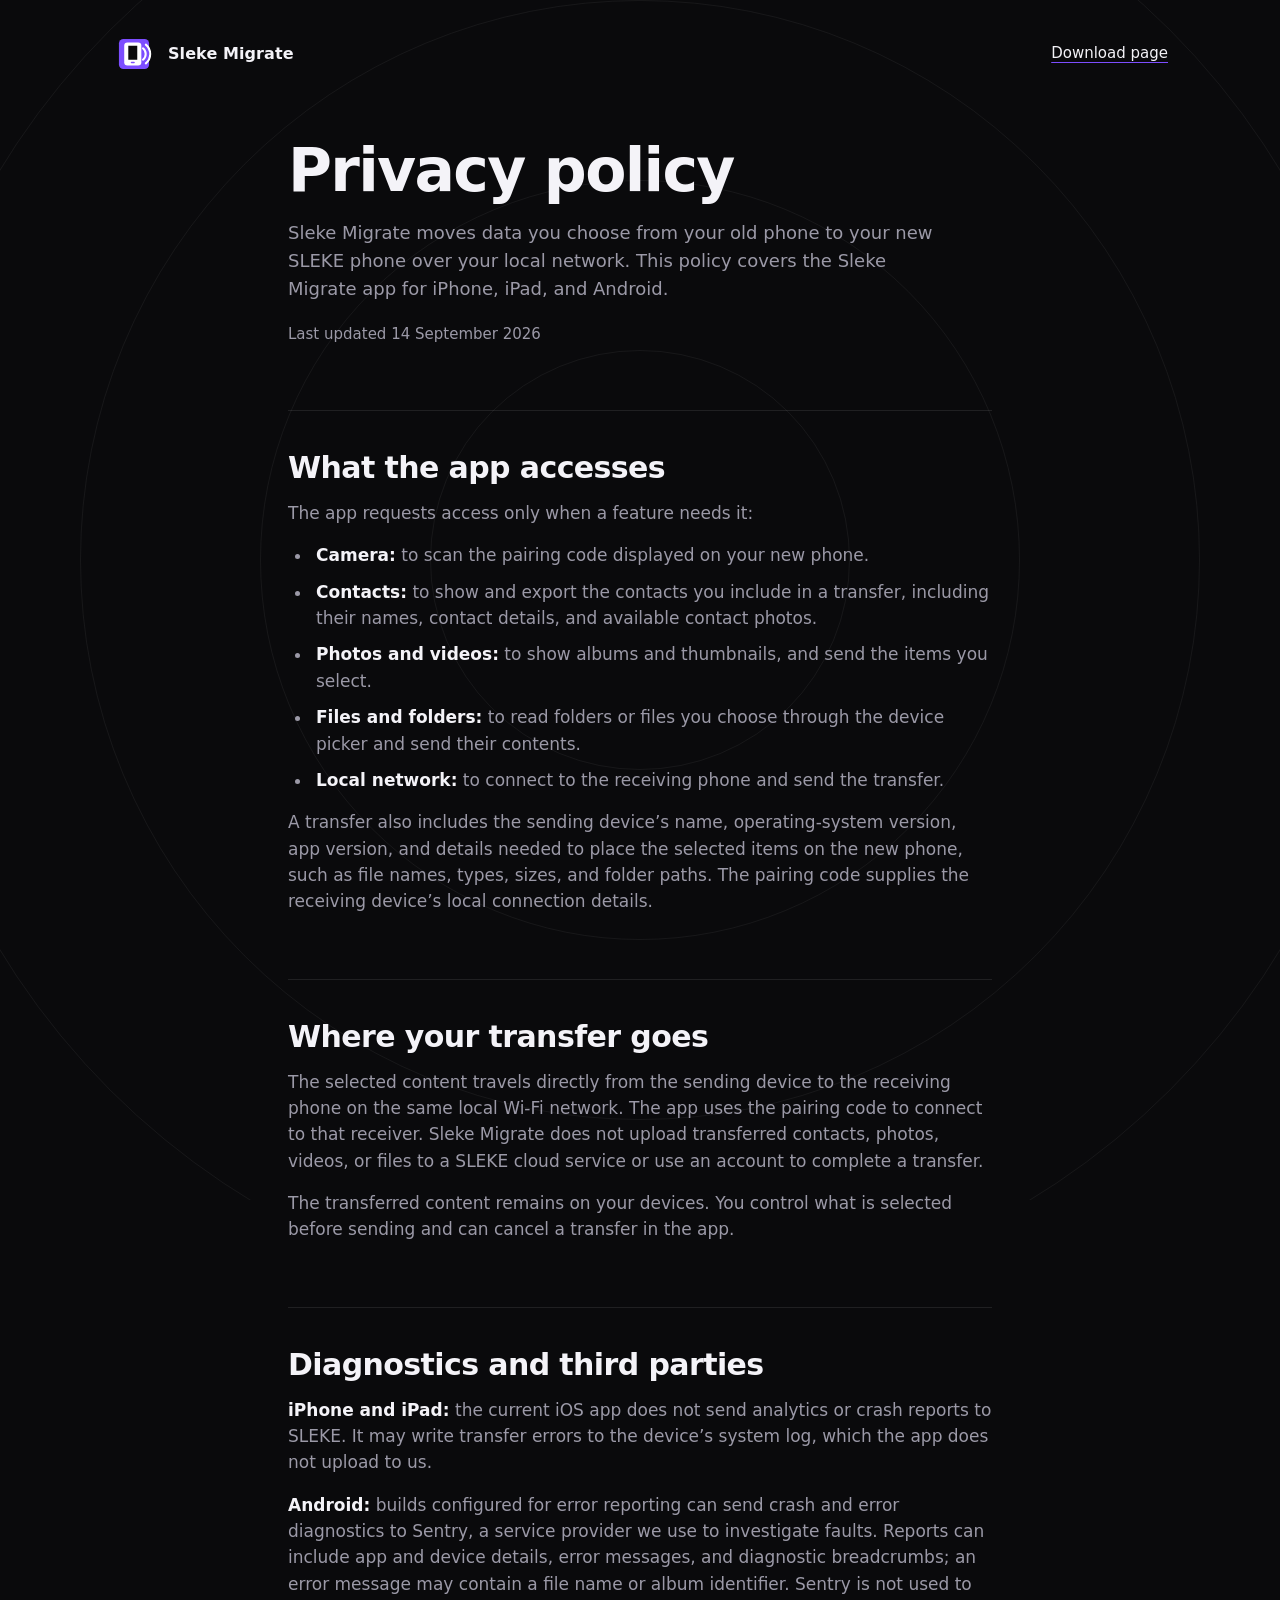
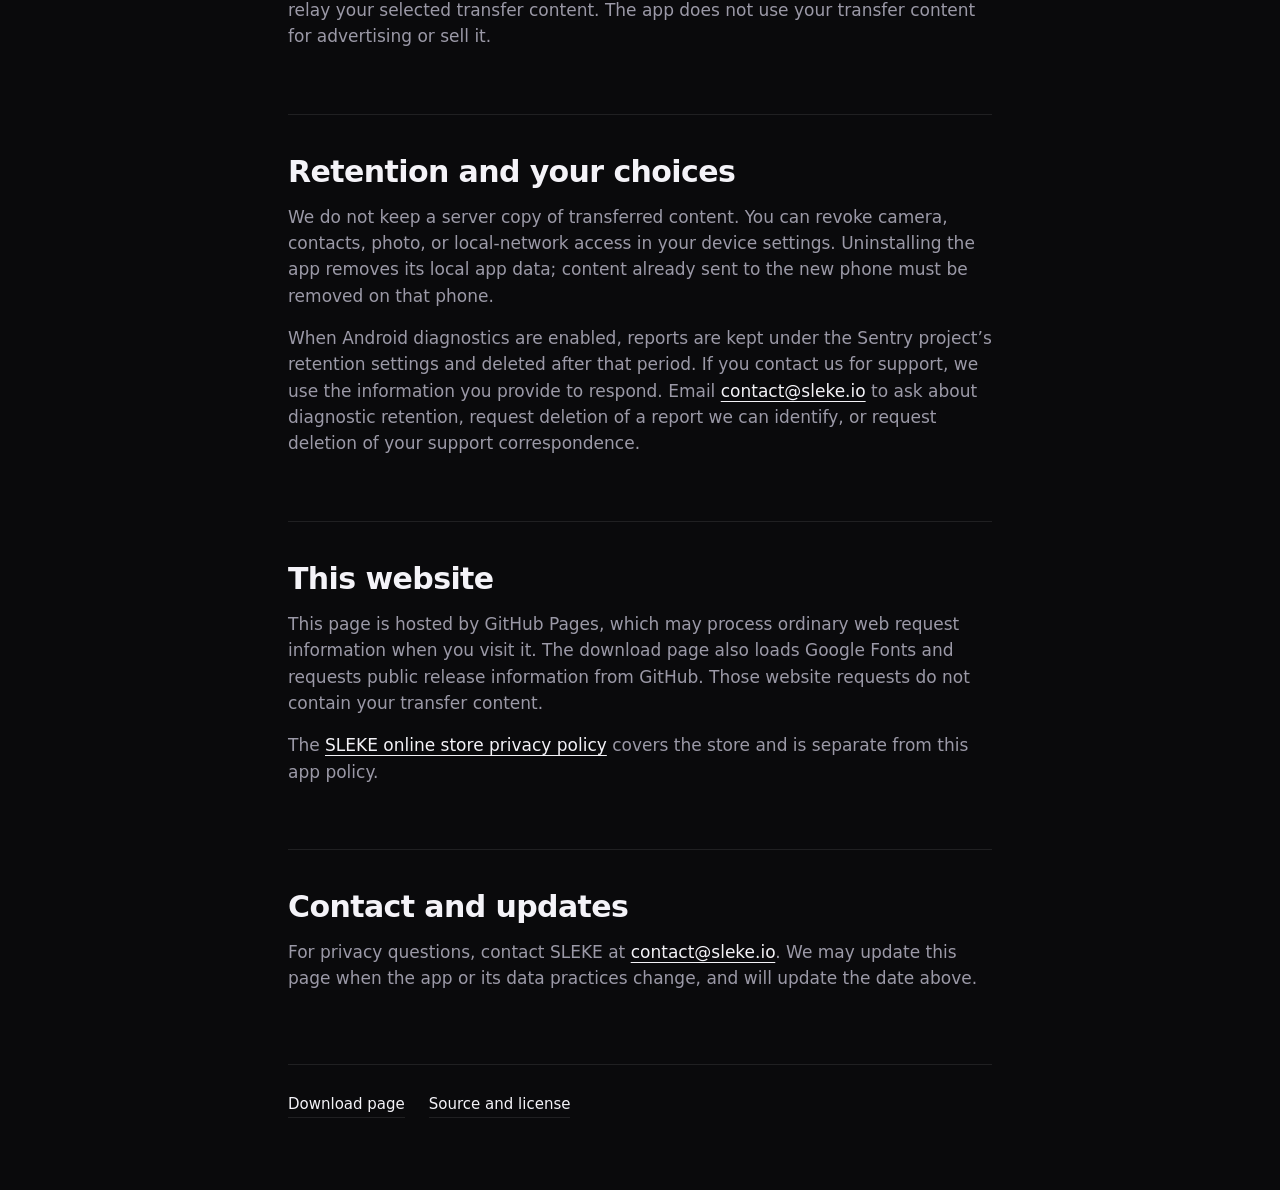
==== docs/privacy.html @ 37cc62c0 "Add Migrate privacy policy and clarify download site" ====
<!DOCTYPE html>
<html lang="en">
<head>
  <meta charset="UTF-8" />
  <meta name="viewport" content="width=device-width, initial-scale=1.0" />
  <title>Privacy policy — Sleke Migrate</title>
  <meta name="description" content="How Sleke Migrate handles contacts, photos, files, local transfers, and optional Android diagnostics." />
  <meta name="theme-color" content="#0a0a0c" />
  <link rel="icon" type="image/svg+xml" href="assets/icon.svg" />
  <link rel="stylesheet" href="assets/styles.css" />
</head>
<body>
  <div class="rings" aria-hidden="true">
    <span></span><span></span><span></span><span></span>
  </div>

  <div class="site-frame">
    <nav class="site-nav" aria-label="Site">
      <a class="brand" href="./">
        <img src="assets/icon.svg" alt="" width="44" height="44" />
        <span>Sleke Migrate</span>
      </a>
      <a class="nav-link" href="./">Download page</a>
    </nav>

    <main class="page legal" id="main-content">
      <h1>Privacy policy</h1>
      <p class="lede">Sleke Migrate moves data you choose from your old phone to your new SLEKE phone over your local network. This policy covers the Sleke Migrate app for iPhone, iPad, and Android.</p>
      <p class="updated">Last updated <time datetime="2026-09-14">14 September 2026</time></p>

      <section class="section" aria-labelledby="access">
        <h2 id="access">What the app accesses</h2>
        <p>The app requests access only when a feature needs it:</p>
        <ul>
          <li><strong>Camera:</strong> to scan the pairing code displayed on your new phone.</li>
          <li><strong>Contacts:</strong> to show and export the contacts you include in a transfer, including their names, contact details, and available contact photos.</li>
          <li><strong>Photos and videos:</strong> to show albums and thumbnails, and send the items you select.</li>
          <li><strong>Files and folders:</strong> to read folders or files you choose through the device picker and send their contents.</li>
          <li><strong>Local network:</strong> to connect to the receiving phone and send the transfer.</li>
        </ul>
        <p>A transfer also includes the sending device’s name, operating-system version, app version, and details needed to place the selected items on the new phone, such as file names, types, sizes, and folder paths. The pairing code supplies the receiving device’s local connection details.</p>
      </section>

      <section class="section" aria-labelledby="transfer">
        <h2 id="transfer">Where your transfer goes</h2>
        <p>The selected content travels directly from the sending device to the receiving phone on the same local Wi-Fi network. The app uses the pairing code to connect to that receiver. Sleke Migrate does not upload transferred contacts, photos, videos, or files to a SLEKE cloud service or use an account to complete a transfer.</p>
        <p>The transferred content remains on your devices. You control what is selected before sending and can cancel a transfer in the app.</p>
      </section>

      <section class="section" aria-labelledby="diagnostics">
        <h2 id="diagnostics">Diagnostics and third parties</h2>
        <p><strong>iPhone and iPad:</strong> the current iOS app does not send analytics or crash reports to SLEKE. It may write transfer errors to the device’s system log, which the app does not upload to us.</p>
        <p><strong>Android:</strong> builds configured for error reporting can send crash and error diagnostics to Sentry, a service provider we use to investigate faults. Reports can include app and device details, error messages, and diagnostic breadcrumbs; an error message may contain a file name or album identifier. Sentry is not used to relay your selected transfer content. The app does not use your transfer content for advertising or sell it.</p>
      </section>

      <section class="section" aria-labelledby="choices">
        <h2 id="choices">Retention and your choices</h2>
        <p>We do not keep a server copy of transferred content. You can revoke camera, contacts, photo, or local-network access in your device settings. Uninstalling the app removes its local app data; content already sent to the new phone must be removed on that phone.</p>
        <p>When Android diagnostics are enabled, reports are kept under the Sentry project’s retention settings and deleted after that period. If you contact us for support, we use the information you provide to respond. Email <a href="mailto:contact@sleke.io">contact@sleke.io</a> to ask about diagnostic retention, request deletion of a report we can identify, or request deletion of your support correspondence.</p>
      </section>

      <section class="section" aria-labelledby="website">
        <h2 id="website">This website</h2>
        <p>This page is hosted by GitHub Pages, which may process ordinary web request information when you visit it. The download page also loads Google Fonts and requests public release information from GitHub. Those website requests do not contain your transfer content.</p>
        <p>The <a href="https://sleke.io/policies/privacy-policy">SLEKE online store privacy policy</a> covers the store and is separate from this app policy.</p>
      </section>

      <section class="section" aria-labelledby="contact">
        <h2 id="contact">Contact and updates</h2>
        <p>For privacy questions, contact SLEKE at <a href="mailto:contact@sleke.io">contact@sleke.io</a>. We may update this page when the app or its data practices change, and will update the date above.</p>
      </section>

      <footer>
        <p><a href="./">Download page</a> <a href="https://github.com/snvd-io/sleke-migrate">Source and license</a></p>
      </footer>
    </main>
  </div>
</body>
</html>
---- docs/assets/styles.css ----
:root {
  --bg: #0a0a0c;
  --ink: #f4f3f8;
  --muted: #9b99a7;
  --line: rgba(255, 255, 255, 0.09);
  --ring: rgba(255, 255, 255, 0.055);
  --accent: #7c4dff;
  --accent-deep: #5a30e0;
  --display: "Bricolage Grotesque", "Instrument Sans", system-ui, sans-serif;
  --text: "Instrument Sans", system-ui, -apple-system, "Segoe UI", Roboto, sans-serif;
  --measure: 34rem;
  --gutter: clamp(20px, 6vw, 48px);
}

* { box-sizing: border-box; margin: 0; padding: 0; }

html {
  -webkit-text-size-adjust: 100%;
  background: var(--bg);
  overflow-x: clip;
  scroll-behavior: smooth;
}

body {
  background: var(--bg);
  color: var(--ink);
  font-family: var(--text);
  font-size: 1.0625rem;
  line-height: 1.55;
  -webkit-font-smoothing: antialiased;
  text-rendering: optimizeLegibility;
  overflow-x: clip;
}

::selection { background: var(--accent); color: #fff; }

.rings {
  position: absolute;
  inset: 0 0 auto 0;
  height: 1200px;
  overflow: hidden;
  pointer-events: none;
  z-index: 0;
}
.rings span {
  position: absolute;
  left: 50%;
  top: 560px;
  width: var(--d);
  height: var(--d);
  transform: translate(-50%, -50%);
  border-radius: 50%;
  border: 1px solid var(--ring);
}
.rings span:nth-child(1) { --d: 420px; }
.rings span:nth-child(2) { --d: 760px; }
.rings span:nth-child(3) { --d: 1120px; }
.rings span:nth-child(4) { --d: 1500px; }

.site-frame {
  position: relative;
  z-index: 1;
  max-width: 72rem;
  margin: 0 auto;
  padding: 32px var(--gutter) 72px;
}

.site-nav {
  display: flex;
  align-items: center;
  justify-content: space-between;
  gap: 24px;
}

.page { margin-top: 64px; }

.hero {
  display: grid;
  grid-template-columns: minmax(0, 1.1fr) minmax(250px, 0.9fr);
  align-items: center;
  gap: clamp(32px, 7vw, 96px);
}

.hero-copy { min-width: 0; }

.brand {
  display: inline-flex;
  align-items: center;
  gap: 12px;
  font-weight: 600;
  font-size: 1rem;
  letter-spacing: 0.005em;
  color: var(--ink);
  text-decoration: none;
}
.brand img { border-radius: 12px; }
.brand:focus-visible, .nav-link:focus-visible, .text-link:focus-visible {
  outline: 2px solid var(--accent);
  outline-offset: 4px;
}

.nav-link, .text-link {
  color: var(--ink);
  text-decoration-color: var(--accent);
  text-underline-offset: 4px;
}
.nav-link {
  display: inline-flex;
  align-items: center;
  min-height: 44px;
  white-space: nowrap;
  font-size: 0.9375rem;
}
.nav-link:hover, .text-link:hover { color: #cbb7ff; }

h1 {
  font-family: var(--display);
  font-weight: 600;
  font-size: clamp(2.25rem, 9vw, 3.75rem);
  line-height: 1.02;
  letter-spacing: -0.028em;
  max-width: 12ch;
  text-wrap: balance;
}

.lede {
  color: var(--muted);
  max-width: 35rem;
  margin-top: 18px;
  font-size: 1.125rem;
  text-wrap: pretty;
}

.hero-note {
  max-width: 34rem;
  margin-top: 24px;
  padding-top: 20px;
  border-top: 1px solid var(--line);
  color: var(--ink);
  font-size: 1rem;
  text-wrap: pretty;
}

.download {
  display: inline-flex;
  align-items: center;
  gap: 12px;
  margin-top: 34px;
  padding: 17px 30px;
  border-radius: 999px;
  background: linear-gradient(180deg, #7c4dff 0%, #7040ec 55%, #5529d6 100%);
  color: #fff;
  font-weight: 600;
  font-size: 1.125rem;
  text-decoration: none;
  box-shadow: 0 14px 32px -12px rgba(0, 0, 0, 0.72), inset 0 1px 0 rgba(255, 255, 255, 0.22);
  transition: transform 140ms cubic-bezier(0.23, 1, 0.32, 1), box-shadow 140ms ease;
}
.download svg { width: 22px; height: 22px; }
.download:active { transform: scale(0.98); }
.download:focus-visible {
  outline: 3px solid #fff;
  outline-offset: 4px;
}
@media (hover: hover) and (pointer: fine) {
  .download:hover {
    transform: translateY(-1px);
    box-shadow: 0 18px 38px -12px rgba(0, 0, 0, 0.8), inset 0 1px 0 rgba(255, 255, 255, 0.22);
  }
}

.release {
  margin-top: 16px;
  color: var(--muted);
  font-size: 0.9375rem;
  min-height: 1.5em;
}

.phone {
  width: min(340px, 100%);
  margin: 0 auto;
  padding: 10px;
  border-radius: 40px;
  background: #16161b;
  box-shadow: 0 0 0 1px rgba(255, 255, 255, 0.08), 0 40px 90px -30px rgba(0, 0, 0, 0.9);
}
.phone img {
  display: block;
  width: 100%;
  height: auto;
  border-radius: 31px;
}
.phone--small {
  width: min(220px, 56vw);
  margin: 0 auto;
  padding: 8px;
  border-radius: 32px;
}
.phone--small img { border-radius: 25px; }

.section {
  margin-top: 64px;
  padding-top: 40px;
  border-top: 1px solid var(--line);
  max-width: 44rem;
  margin-left: auto;
  margin-right: auto;
}

.section--split { max-width: 50rem; }

h2 {
  font-family: var(--display);
  font-weight: 600;
  font-size: clamp(1.5rem, 5vw, 1.875rem);
  letter-spacing: -0.02em;
  line-height: 1.1;
}

h3 {
  font-family: var(--text);
  font-weight: 600;
  font-size: 1.0625rem;
  line-height: 1.35;
}

.route {
  list-style: none;
  counter-reset: step;
  margin-top: 24px;
  position: relative;
}
.route li {
  counter-increment: step;
  position: relative;
  padding-left: 52px;
  padding-bottom: 26px;
}
.route li:last-child { padding-bottom: 0; }
.route li::before {
  content: counter(step);
  position: absolute;
  left: 0;
  top: -2px;
  width: 32px;
  height: 32px;
  border-radius: 50%;
  display: grid;
  place-items: center;
  font-family: var(--display);
  font-weight: 600;
  font-size: 0.9375rem;
  color: var(--ink);
  background: #1a1a20;
  box-shadow: 0 0 0 1px var(--line);
}
.route li:not(:last-child)::after {
  content: "";
  position: absolute;
  left: 15.5px;
  top: 34px;
  bottom: 4px;
  width: 1px;
  background: var(--line);
}
.route p {
  color: var(--muted);
  margin-top: 4px;
  max-width: var(--measure);
  text-wrap: pretty;
}

.file {
  font-family: ui-monospace, SFMono-Regular, Menlo, monospace;
  font-size: 0.9em;
  color: var(--ink);
  background: #1a1a20;
  padding: 1px 6px;
  border-radius: 6px;
}

.section--split {
  display: grid;
  gap: 40px;
  align-items: start;
}
@media (min-width: 640px) {
  .section--split {
    grid-template-columns: minmax(0, 1fr) 220px;
    gap: 48px;
  }
  .section--split .phone--small { margin-top: 8px; }
}

.prose {
  margin-top: 16px;
  color: var(--muted);
  max-width: var(--measure);
  text-wrap: pretty;
}

.hash {
  margin-top: 16px;
  padding: 14px 16px;
  border-radius: 12px;
  background: #121216;
  box-shadow: 0 0 0 1px var(--line);
  font-family: ui-monospace, SFMono-Regular, Menlo, monospace;
  font-size: 0.8125rem;
  line-height: 1.6;
  color: var(--ink);
  overflow-wrap: anywhere;
}

footer {
  margin-top: 72px;
  margin-left: auto;
  margin-right: auto;
  max-width: 44rem;
  padding-top: 28px;
  border-top: 1px solid var(--line);
  color: var(--muted);
  font-size: 0.9375rem;
}
footer p {
  display: flex;
  gap: 24px;
  flex-wrap: wrap;
}
footer a {
  color: var(--ink);
  text-decoration: none;
  border-bottom: 1px solid var(--line);
  padding-bottom: 1px;
}
footer a:hover, footer a:focus-visible { border-bottom-color: var(--accent); }
footer a:focus-visible { outline: 2px solid var(--accent); outline-offset: 3px; }

.legal { max-width: 44rem; margin: 64px auto 0; }
.legal h1 { max-width: none; }
.legal .lede { max-width: 42rem; }
.legal .updated { margin-top: 20px; color: var(--muted); font-size: 0.9375rem; }
.legal .section { max-width: none; }
.legal .section p, .legal .section li { color: var(--muted); }
.legal .section p { margin-top: 16px; }
.legal .section ul { margin: 16px 0 0 24px; }
.legal .section li { padding-left: 4px; margin-top: 10px; }
.legal .section strong { color: var(--ink); font-weight: 600; }
.legal a { color: var(--ink); text-underline-offset: 4px; }
.legal a:hover { color: #cbb7ff; }
.legal a:focus-visible { outline: 2px solid var(--accent); outline-offset: 4px; }

@media (max-width: 760px) {
  .site-frame { padding-top: 24px; }
  .page { margin-top: 48px; }
  .page.legal { margin-top: 48px; }
  .hero { display: flex; flex-direction: column; align-items: stretch; gap: 48px; }
  .hero h1 { max-width: 14ch; }
  .hero .phone { width: min(270px, 78vw); }
}

@media (prefers-reduced-motion: reduce) {
  html { scroll-behavior: auto; }
  .download { transition: none; }
}
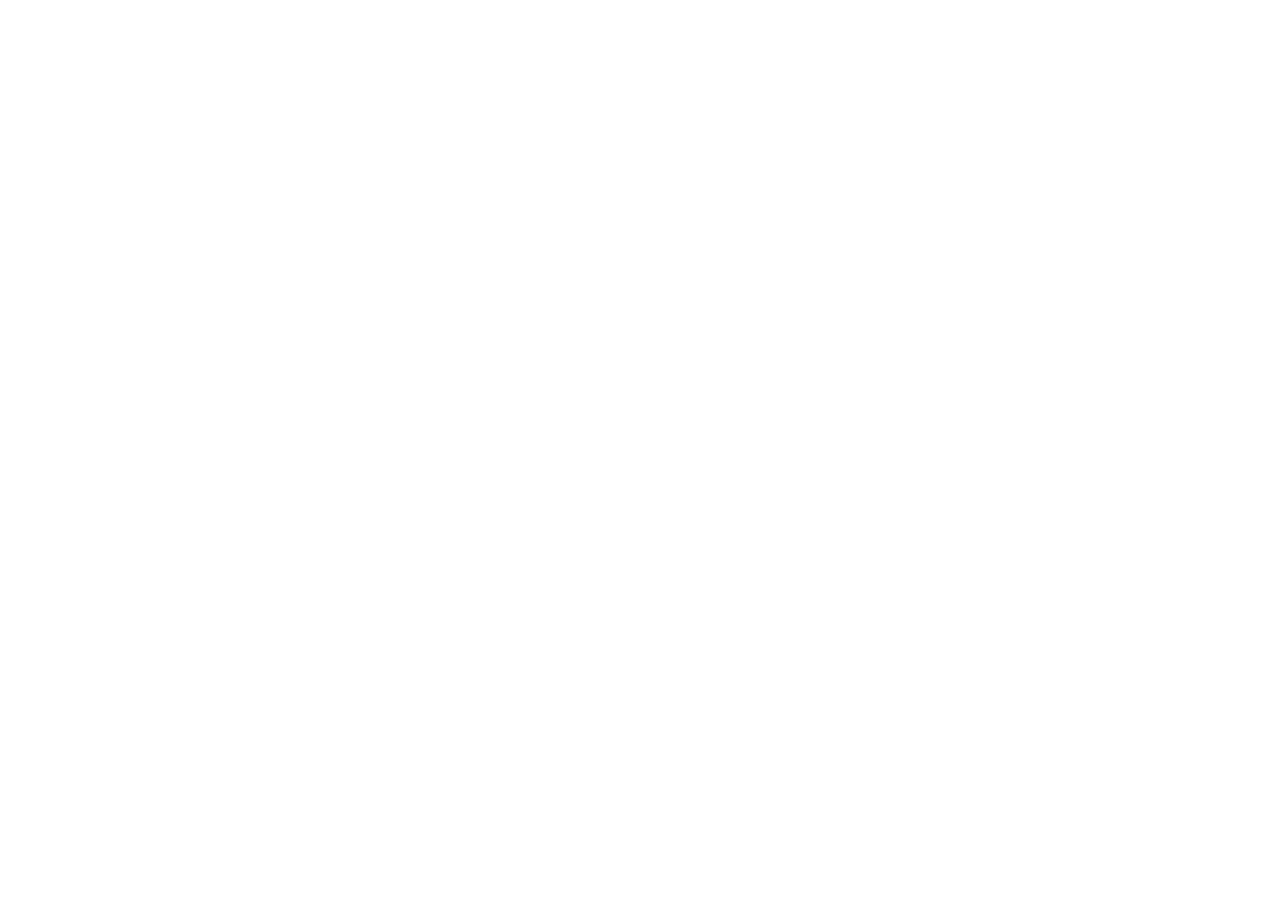
==== commit cea4078f: "Redirect the download page to migrate.sleke.io The site is now hosted on Cloudflare. These stubs kee" ====
--- a/docs/privacy.html
+++ b/docs/privacy.html
@@ -1,79 +1,15 @@
-<!DOCTYPE html>
+<!doctype html>
 <html lang="en">
 <head>
-  <meta charset="UTF-8" />
-  <meta name="viewport" content="width=device-width, initial-scale=1.0" />
-  <title>Privacy policy — Sleke Migrate</title>
-  <meta name="description" content="How Sleke Migrate handles contacts, photos, files, local transfers, and optional Android diagnostics." />
-  <meta name="theme-color" content="#0a0a0c" />
-  <link rel="icon" type="image/svg+xml" href="assets/icon.svg" />
-  <link rel="stylesheet" href="assets/styles.css" />
+  <meta charset="utf-8" />
+  <meta name="viewport" content="width=device-width, initial-scale=1" />
+  <meta name="robots" content="noindex" />
+  <title>Sleke Migrate</title>
+  <link rel="canonical" href="https://migrate.sleke.io/privacy" />
+  <meta http-equiv="refresh" content="0; url=https://migrate.sleke.io/privacy" />
+  <script>location.replace("https://migrate.sleke.io/privacy" + location.hash);</script>
 </head>
 <body>
-  <div class="rings" aria-hidden="true">
-    <span></span><span></span><span></span><span></span>
-  </div>
-
-  <div class="site-frame">
-    <nav class="site-nav" aria-label="Site">
-      <a class="brand" href="./">
-        <img src="assets/icon.svg" alt="" width="44" height="44" />
-        <span>Sleke Migrate</span>
-      </a>
-      <a class="nav-link" href="./">Download page</a>
-    </nav>
-
-    <main class="page legal" id="main-content">
-      <h1>Privacy policy</h1>
-      <p class="lede">Sleke Migrate moves data you choose from your old phone to your new SLEKE phone over your local network. This policy covers the Sleke Migrate app for iPhone, iPad, and Android.</p>
-      <p class="updated">Last updated <time datetime="2026-09-14">14 September 2026</time></p>
-
-      <section class="section" aria-labelledby="access">
-        <h2 id="access">What the app accesses</h2>
-        <p>The app requests access only when a feature needs it:</p>
-        <ul>
-          <li><strong>Camera:</strong> to scan the pairing code displayed on your new phone.</li>
-          <li><strong>Contacts:</strong> to show and export the contacts you include in a transfer, including their names, contact details, and available contact photos.</li>
-          <li><strong>Photos and videos:</strong> to show albums and thumbnails, and send the items you select.</li>
-          <li><strong>Files and folders:</strong> to read folders or files you choose through the device picker and send their contents.</li>
-          <li><strong>Local network:</strong> to connect to the receiving phone and send the transfer.</li>
-        </ul>
-        <p>A transfer also includes the sending device’s name, operating-system version, app version, and details needed to place the selected items on the new phone, such as file names, types, sizes, and folder paths. The pairing code supplies the receiving device’s local connection details.</p>
-      </section>
-
-      <section class="section" aria-labelledby="transfer">
-        <h2 id="transfer">Where your transfer goes</h2>
-        <p>The selected content travels directly from the sending device to the receiving phone on the same local Wi-Fi network. The app uses the pairing code to connect to that receiver. Sleke Migrate does not upload transferred contacts, photos, videos, or files to a SLEKE cloud service or use an account to complete a transfer.</p>
-        <p>The transferred content remains on your devices. You control what is selected before sending and can cancel a transfer in the app.</p>
-      </section>
-
-      <section class="section" aria-labelledby="diagnostics">
-        <h2 id="diagnostics">Diagnostics and third parties</h2>
-        <p><strong>iPhone and iPad:</strong> the current iOS app does not send analytics or crash reports to SLEKE. It may write transfer errors to the device’s system log, which the app does not upload to us.</p>
-        <p><strong>Android:</strong> builds configured for error reporting can send crash and error diagnostics to Sentry, a service provider we use to investigate faults. Reports can include app and device details, error messages, and diagnostic breadcrumbs; an error message may contain a file name or album identifier. Sentry is not used to relay your selected transfer content. The app does not use your transfer content for advertising or sell it.</p>
-      </section>
-
-      <section class="section" aria-labelledby="choices">
-        <h2 id="choices">Retention and your choices</h2>
-        <p>We do not keep a server copy of transferred content. You can revoke camera, contacts, photo, or local-network access in your device settings. Uninstalling the app removes its local app data; content already sent to the new phone must be removed on that phone.</p>
-        <p>When Android diagnostics are enabled, reports are kept under the Sentry project’s retention settings and deleted after that period. If you contact us for support, we use the information you provide to respond. Email <a href="mailto:contact@sleke.io">contact@sleke.io</a> to ask about diagnostic retention, request deletion of a report we can identify, or request deletion of your support correspondence.</p>
-      </section>
-
-      <section class="section" aria-labelledby="website">
-        <h2 id="website">This website</h2>
-        <p>This page is hosted by GitHub Pages, which may process ordinary web request information when you visit it. The download page also loads Google Fonts and requests public release information from GitHub. Those website requests do not contain your transfer content.</p>
-        <p>The <a href="https://sleke.io/policies/privacy-policy">SLEKE online store privacy policy</a> covers the store and is separate from this app policy.</p>
-      </section>
-
-      <section class="section" aria-labelledby="contact">
-        <h2 id="contact">Contact and updates</h2>
-        <p>For privacy questions, contact SLEKE at <a href="mailto:contact@sleke.io">contact@sleke.io</a>. We may update this page when the app or its data practices change, and will update the date above.</p>
-      </section>
-
-      <footer>
-        <p><a href="./">Download page</a> <a href="https://github.com/snvd-io/sleke-migrate">Source and license</a></p>
-      </footer>
-    </main>
-  </div>
+  <p><a href="https://migrate.sleke.io/privacy">Sleke Migrate has moved to migrate.sleke.io</a></p>
 </body>
 </html>
